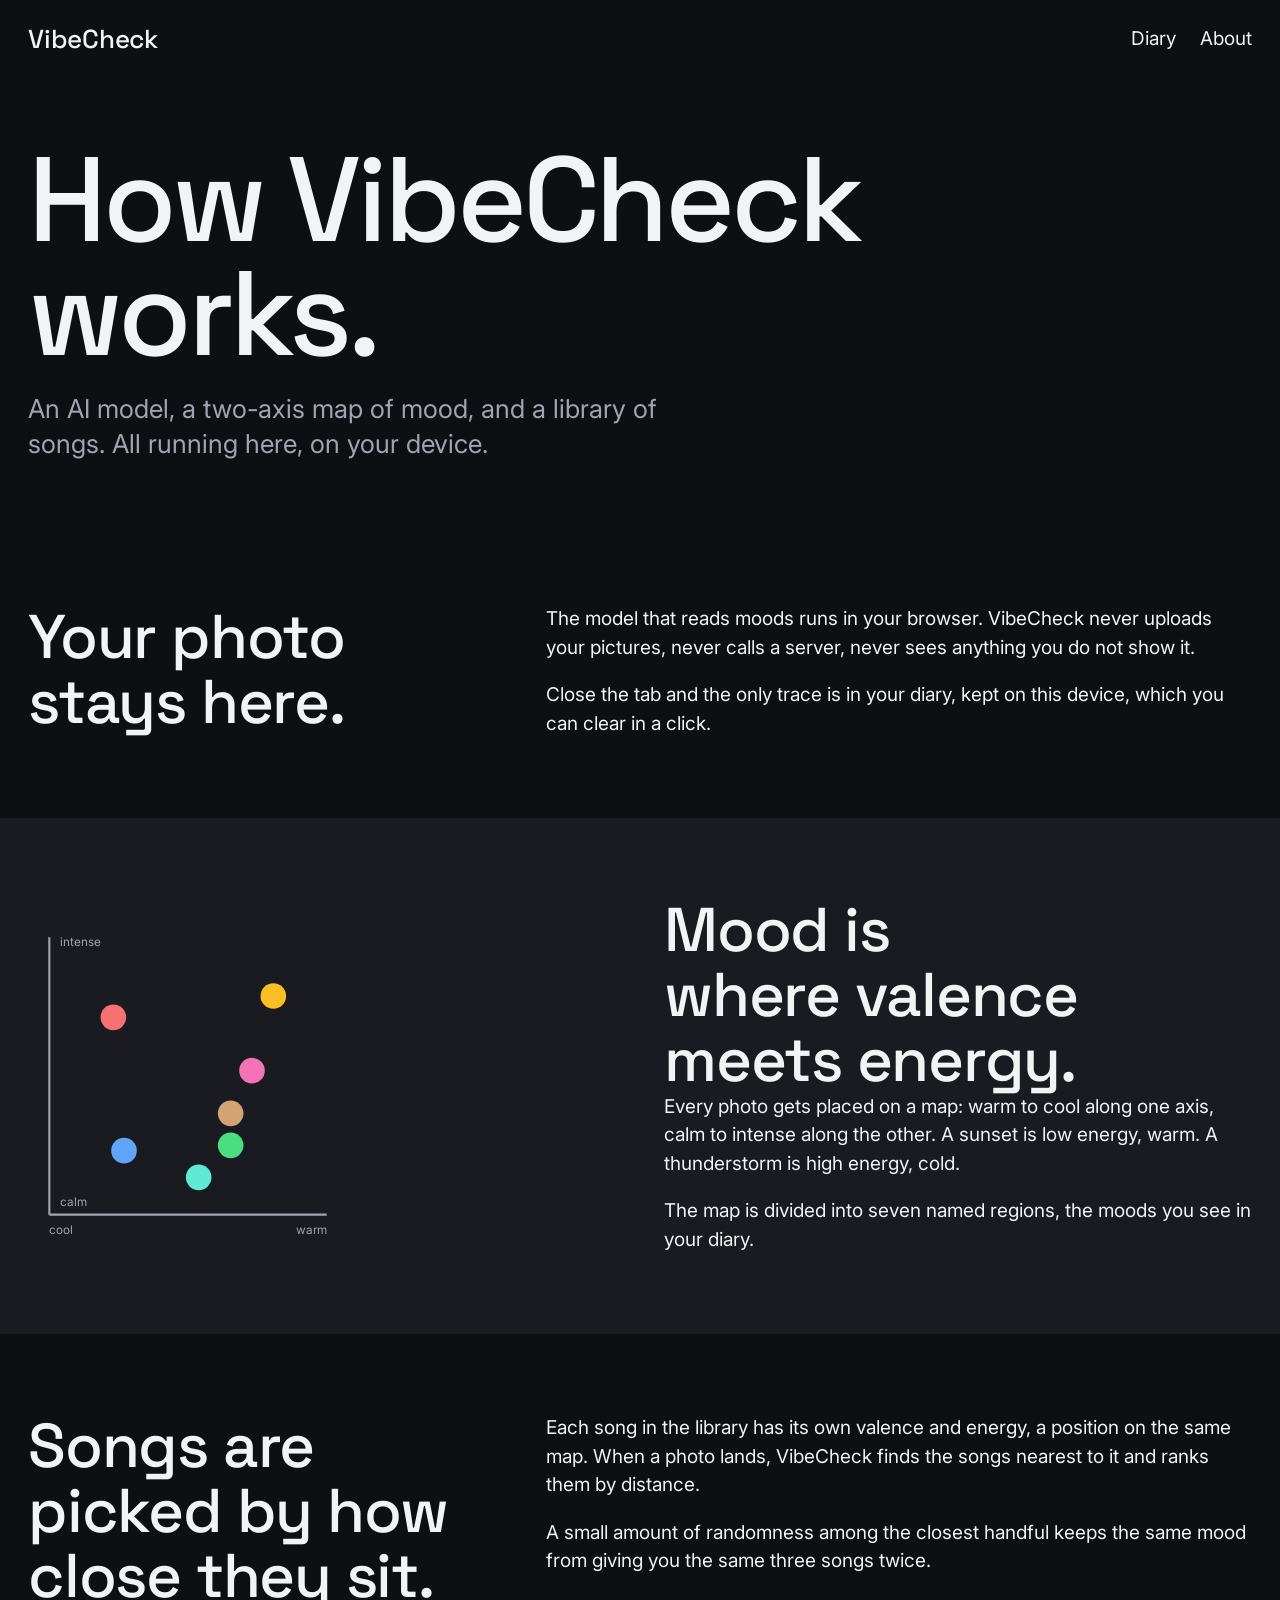
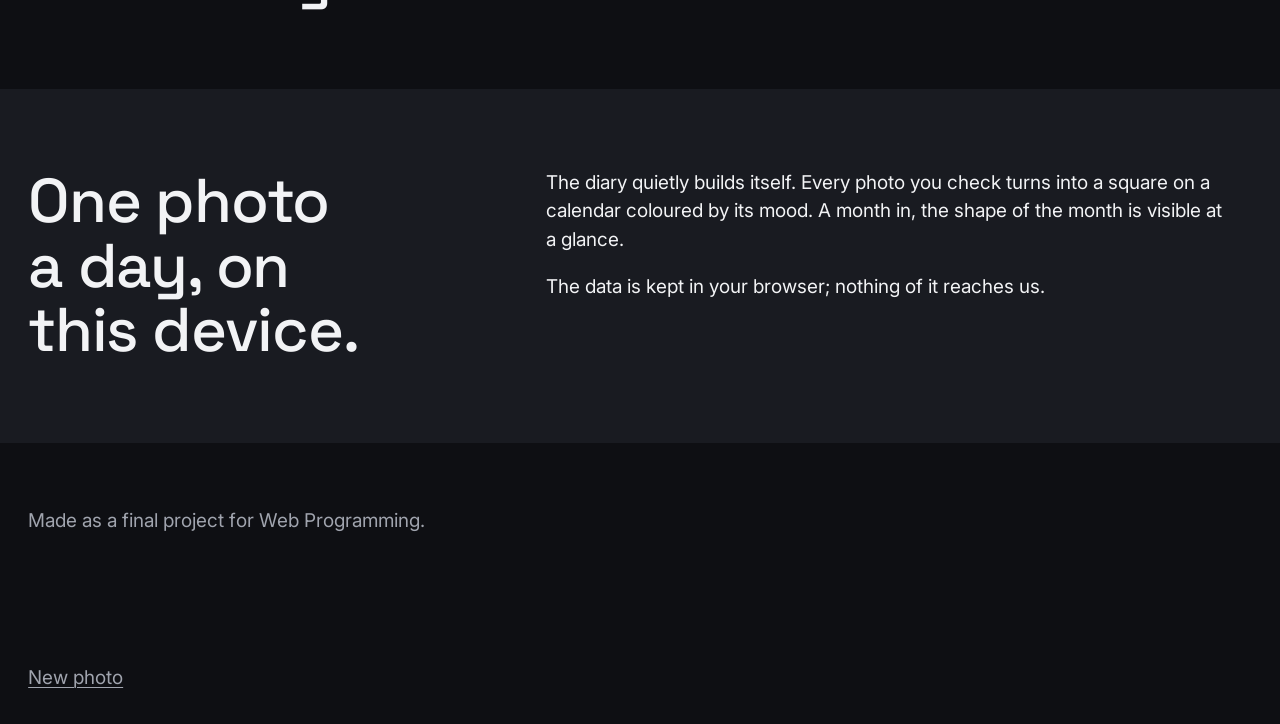
==== about.html @ 570f26d8 "Scaffold pages and base styles" ====
<!DOCTYPE html>
<html lang="en">
<head>
    <meta charset="UTF-8">
    <meta name="viewport" content="width=device-width, initial-scale=1.0">
    <title>About - VibeCheck</title>
    <link rel="preconnect" href="https://fonts.googleapis.com">
    <link rel="preconnect" href="https://fonts.gstatic.com" crossorigin>
    <link href="https://fonts.googleapis.com/css2?family=Inter:wght@400;500&family=Space+Grotesk:wght@500&display=swap" rel="stylesheet">
    <link rel="stylesheet" href="css/style.css">
    <link rel="stylesheet" href="css/interactions.css">
</head>
<body class="page-about">
    <header class="site-nav wrap">
        <a href="./" class="wordmark">VibeCheck</a>
        <nav>
            <a href="diary.html">Diary</a>
            <a href="about.html" aria-current="page">About</a>
        </nav>
    </header>

    <main>
        <section class="about-intro wrap">
            <h1>How VibeCheck works.</h1>
            <p class="lead">An AI model, a two-axis map of mood, and a library of songs. All running here, on your device.</p>
        </section>

        <section class="about-section">
            <div class="about-inner wrap about-grid">
                <h2>Your photo stays here.</h2>
                <div class="about-body">
                    <p>The model that reads moods runs in your browser. VibeCheck never uploads your pictures, never calls a server, never sees anything you do not show it.</p>
                    <p>Close the tab and the only trace is in your diary, kept on this device, which you can clear in a click.</p>
                </div>
            </div>
        </section>

        <section class="about-section about-section--surface">
            <div class="about-inner wrap about-grid about-grid--split">
                <div class="about-figure">
                    <svg viewBox="0 0 300 300" class="mood-map" role="img" aria-label="Mood map: valence runs horizontally, energy runs vertically">
                        <line x1="20" y1="280" x2="280" y2="280" stroke="currentColor" stroke-width="2"/>
                        <line x1="20" y1="280" x2="20" y2="20" stroke="currentColor" stroke-width="2"/>

                        <text x="20"  y="298" font-size="11" fill="currentColor">cool</text>
                        <text x="280" y="298" font-size="11" text-anchor="end" fill="currentColor">warm</text>
                        <text x="30"  y="28"  font-size="11" fill="currentColor">intense</text>
                        <text x="30"  y="272" font-size="11" fill="currentColor">calm</text>

                        <circle cx="80"  cy="95"  r="12" fill="var(--mood-tense)"/>
                        <circle cx="230" cy="75"  r="12" fill="var(--mood-joyful)"/>
                        <circle cx="210" cy="145" r="12" fill="var(--mood-romantic)"/>
                        <circle cx="190" cy="185" r="12" fill="var(--mood-nostalgic)"/>
                        <circle cx="190" cy="215" r="12" fill="var(--mood-calm)"/>
                        <circle cx="90"  cy="220" r="12" fill="var(--mood-melancholy)"/>
                        <circle cx="160" cy="245" r="12" fill="var(--mood-serene)"/>
                    </svg>
                </div>
                <div class="about-body">
                    <h2>Mood is where valence meets energy.</h2>
                    <p>Every photo gets placed on a map: warm to cool along one axis, calm to intense along the other. A sunset is low energy, warm. A thunderstorm is high energy, cold.</p>
                    <p>The map is divided into seven named regions, the moods you see in your diary.</p>
                </div>
            </div>
        </section>

        <section class="about-section">
            <div class="about-inner wrap about-grid">
                <h2>Songs are picked by how close they sit.</h2>
                <div class="about-body">
                    <p>Each song in the library has its own valence and energy, a position on the same map. When a photo lands, VibeCheck finds the songs nearest to it and ranks them by distance.</p>
                    <p>A small amount of randomness among the closest handful keeps the same mood from giving you the same three songs twice.</p>
                </div>
            </div>
        </section>

        <section class="about-section about-section--surface">
            <div class="about-inner wrap about-grid">
                <h2>One photo a day, on this device.</h2>
                <div class="about-body">
                    <p>The diary quietly builds itself. Every photo you check turns into a square on a calendar coloured by its mood. A month in, the shape of the month is visible at a glance.</p>
                    <p>The data is kept in your browser; nothing of it reaches us.</p>
                </div>
            </div>
        </section>

        <section class="about-close wrap">
            <p>Made as a final project for Web Programming.</p>
        </section>
    </main>

    <footer class="site-end wrap">
        <p><a href="./">New photo</a></p>
    </footer>
</body>
</html>
---- css/style.css ----
:root {
    color-scheme: dark;

    --bg: #0E0F13;
    --surface: #191B21;
    --ink: #F2F3F5;
    --muted: #A0A4AE;
    --accent: #30c868;
    --accent-ink: #0E0F13;

    --font-display: "Space Grotesk", "Helvetica Neue", Arial, sans-serif;
    --font-text: "Inter", "Helvetica Neue", Arial, sans-serif;

    --step-small:   clamp(0.8125rem, 0.79rem + 0.1vw, 0.875rem);
    --step-body:    clamp(1.0625rem, 1rem + 0.25vw, 1.1875rem);
    --step-lead:    clamp(1.25rem, 1.1rem + 0.7vw, 1.625rem);
    --step-head:    clamp(2rem, 1.3rem + 3.2vw, 4rem);
    --step-display: clamp(3rem, 1rem + 9vw, 7.5rem);

    --margin: clamp(1rem, 2.2vw, 2rem);
    --gutter: clamp(0.75rem, 1.4vw, 1.5rem);
}

*,
*::before,
*::after {
    box-sizing: border-box;
}

html,
body {
    margin: 0;
    padding: 0;
}

body {
    background: var(--bg);
    color: var(--ink);
    font-family: var(--font-text);
    font-size: var(--step-body);
    line-height: 1.5;
    font-kerning: normal;
    text-rendering: optimizeLegibility;
    -webkit-font-smoothing: antialiased;
}

h1,
h2,
h3 {
    font-family: var(--font-display);
    font-weight: 500;
    margin: 0;
    text-wrap: balance;
    hyphens: none;
}

h1 {
    font-size: var(--step-display);
    line-height: 0.95;
    letter-spacing: -0.035em;
    max-width: 14ch;
}

h2 {
    font-size: var(--step-head);
    line-height: 1.05;
    letter-spacing: -0.02em;
}

h3 {
    font-size: var(--step-lead);
    line-height: 1.2;
    letter-spacing: -0.01em;
}

p {
    margin: 0;
    max-width: 62ch;
    text-wrap: pretty;
}

p + p {
    margin-top: 0.9em;
}

.lead {
    font-size: var(--step-lead);
    line-height: 1.35;
    max-width: 40ch;
    color: var(--muted);
}

small,
.caption {
    font-size: var(--step-small);
    line-height: 1.45;
    color: var(--muted);
}

a {
    color: inherit;
    text-decoration-thickness: 0.07em;
    text-underline-offset: 0.18em;
}

button {
    font: inherit;
    cursor: pointer;
}

.wrap {
    padding-inline: var(--margin);
}

::selection {
    background: var(--accent);
    color: var(--accent-ink);
}

:focus-visible {
    outline: 2px solid var(--accent);
    outline-offset: 2px;
}

/* ---- index.html ---- */

.page-index {
    min-height: 100dvh;
    display: flex;
    flex-direction: column;
}

.site-nav {
    display: flex;
    justify-content: space-between;
    align-items: center;
    padding-block: 1.25rem;
}

.wordmark {
    font-family: var(--font-display);
    font-weight: 500;
    font-size: var(--step-lead);
    letter-spacing: -0.01em;
    text-decoration: none;
}

.site-nav nav {
    display: flex;
    gap: 1.5rem;
}

.site-nav nav a {
    text-decoration: none;
}

.hero {
    flex: 1;
    display: flex;
    flex-direction: column;
    justify-content: center;
    gap: 1.25rem;
    padding-block: 3rem;
}

.upload {
    margin: 0;
    margin-top: 1.5rem;
    display: flex;
    flex-direction: column;
    align-items: flex-start;
    gap: 0.75rem;
}

.upload input[type="file"] {
    position: absolute;
    width: 1px;
    height: 1px;
    opacity: 0;
    pointer-events: none;
}

.upload-button {
    background: var(--accent);
    color: var(--accent-ink);
    font-family: var(--font-text);
    font-weight: 500;
    font-size: var(--step-body);
    padding: 0.9rem 1.5rem;
    border: 0;
    cursor: pointer;
}

.upload input[type="file"]:focus-visible + .upload-hint,
.upload-button:focus-visible {
    outline: 2px solid var(--accent);
    outline-offset: 3px;
}

.upload-hint {
    margin: 0;
    color: var(--muted);
}

.site-end {
    padding-block: 2rem;
    color: var(--muted);
}

/* ---- result.html ---- */

.page-result main {
    padding-block: 2rem 4rem;
    display: flex;
    flex-direction: column;
    gap: 4.5rem;
}

.result-top {
    display: grid;
    grid-template-columns: 1fr;
    gap: 2rem;
    align-items: end;
}

@media (min-width: 720px) {
    .result-top {
        grid-template-columns: 2fr 1fr;
    }
}

.result-mood .caption {
    margin-top: 1rem;
}

.photo-thumb {
    aspect-ratio: 4 / 5;
    background: var(--surface);
    width: 100%;
    max-width: 280px;
    justify-self: end;
}

.result-songs h2 {
    margin-bottom: 1.75rem;
    max-width: 18ch;
}

.song-list {
    list-style: none;
    padding: 0;
    margin: 0;
    display: flex;
    flex-direction: column;
    gap: 1rem;
}

.song-card {
    background: var(--surface);
    padding: 0.9rem 1.1rem;
    display: grid;
    grid-template-columns: auto 1fr auto;
    gap: 1rem;
    align-items: center;
}

.song-cover {
    width: 56px;
    height: 56px;
    background: var(--surface);
    flex-shrink: 0;
}

/* Placeholder cover tints, rotated across the three cards. Replaced by real
   album art in Week 2 once songs.json carries cover URLs. */
.song-cover--a { background: var(--mood-calm); }
.song-cover--b { background: var(--mood-melancholy); }
.song-cover--c { background: var(--mood-serene); }

.song-info {
    min-width: 0;
}

.song-title {
    font-size: var(--step-body);
    font-family: var(--font-display);
    font-weight: 500;
    letter-spacing: -0.01em;
    margin: 0;
}

.song-artist {
    color: var(--muted);
    font-size: var(--step-small);
    margin: 0;
    margin-top: 0.15rem;
}

.song-links {
    display: flex;
    flex-direction: row;
    align-items: center;
    gap: 0.75rem;
}

.song-link {
    display: inline-flex;
    text-decoration: none;
    line-height: 0;
}

.song-link .icon {
    width: 22px;
    height: 22px;
    display: block;
    transition: transform 0.15s;
}

.song-link:hover .icon {
    transform: scale(1.1);
}

.shuffle-row {
    margin-top: 1.5rem;
    color: var(--muted);
}

.result-share {
    display: flex;
    align-items: center;
    gap: 1.25rem;
    flex-wrap: wrap;
}

.share-prompt {
    font-family: var(--font-display);
    font-size: var(--step-head);
    letter-spacing: -0.02em;
    margin: 0;
}

.share-button {
    background: var(--accent);
    color: var(--accent-ink);
    font-family: var(--font-text);
    font-weight: 500;
    font-size: var(--step-body);
    padding: 0.9rem 1.5rem;
    border: 0;
}

/* ---- mood color placeholders ---- */
/* These stand in for the real 7-mood palette that gets defined in Week 2
   once the mood model exists. Diary.html and result.html use these names;
   swap the values later, no HTML changes needed. */
:root {
    --mood-calm:       #4ADE80;
    --mood-joyful:     #FBBF24;
    --mood-tense:      #F87171;
    --mood-melancholy: #60A5FA;
    --mood-serene:     #5EEAD4;
    --mood-romantic:   #F472B6;
    --mood-nostalgic:  #D4A373;
}

/* ---- diary.html ---- */

.page-diary main {
    padding-block: 2rem 4rem;
    display: flex;
    flex-direction: column;
    gap: 3.5rem;
}

.diary-head .lead {
    margin-top: 1rem;
}

.calendar-labels {
    display: grid;
    grid-template-columns: repeat(7, 1fr);
    gap: 0.5rem;
    margin-bottom: 0.75rem;
}

.calendar-labels span {
    text-align: center;
    font-size: var(--step-small);
    color: var(--muted);
}

.calendar-grid {
    list-style: none;
    padding: 0;
    margin: 0;
    display: grid;
    grid-template-columns: repeat(7, 1fr);
    gap: 0.5rem;
}

.day {
    aspect-ratio: 1;
    background: var(--surface);
    padding: 0.5rem;
    display: flex;
    align-items: flex-end;
    position: relative;
}

.day-num {
    font-family: var(--font-display);
    font-size: var(--step-small);
    color: var(--ink);
    font-feature-settings: "tnum" 1;
}

.day--empty {
    background: var(--surface);
}

.day--empty .day-num {
    color: var(--muted);
}

.day--mood-calm       { background: var(--mood-calm); }
.day--mood-joyful     { background: var(--mood-joyful); }
.day--mood-tense      { background: var(--mood-tense); }
.day--mood-melancholy { background: var(--mood-melancholy); }
.day--mood-serene     { background: var(--mood-serene); }
.day--mood-romantic   { background: var(--mood-romantic); }
.day--mood-nostalgic  { background: var(--mood-nostalgic); }

.day[class*="day--mood-"] .day-num {
    color: var(--bg);
}

.day--today::after {
    content: "";
    position: absolute;
    inset: 0;
    outline: 2px solid var(--ink);
    outline-offset: -4px;
}

.diary-summary h2 {
    margin-bottom: 1.25rem;
    max-width: 18ch;
}

.mood-bar {
    display: flex;
    height: 10px;
    gap: 2px;
    margin-bottom: 1.25rem;
}

.mood-bar__seg {
    display: block;
}

.mood-legend {
    list-style: none;
    padding: 0;
    margin: 0;
    display: grid;
    grid-template-columns: repeat(auto-fit, minmax(14rem, 1fr));
    gap: 0.6rem 2rem;
    color: var(--muted);
}

.mood-legend li {
    display: flex;
    align-items: center;
    gap: 0.6rem;
}

.mood-legend .dot {
    width: 0.75rem;
    height: 0.75rem;
    flex-shrink: 0;
}

.mood-legend .count {
    margin-left: auto;
    color: var(--ink);
    font-feature-settings: "tnum" 1;
}

.bar-calm       { background: var(--mood-calm); }
.bar-joyful     { background: var(--mood-joyful); }
.bar-tense      { background: var(--mood-tense); }
.bar-melancholy { background: var(--mood-melancholy); }
.bar-serene     { background: var(--mood-serene); }
.bar-romantic   { background: var(--mood-romantic); }
.bar-nostalgic  { background: var(--mood-nostalgic); }

/* ---- about.html ---- */

.page-about main {
    padding-block: 2rem 0;
}

.about-intro {
    padding-block: 2rem 4rem;
}

.about-intro .lead {
    margin-top: 1.25rem;
}

.about-section {
    padding-block: 5rem;
}

.about-section--surface {
    background: var(--surface);
}

.about-grid {
    display: grid;
    grid-template-columns: 1fr;
    gap: 2rem;
    align-items: start;
}

@media (min-width: 720px) {
    .about-grid {
        grid-template-columns: 2fr 3fr;
        gap: 3rem;
    }
}

.about-grid--split {
    align-items: center;
}

@media (min-width: 720px) {
    .about-grid--split {
        grid-template-columns: 1fr 1fr;
    }
}

.about-body p + p {
    margin-top: 1em;
}

.mood-map {
    width: 100%;
    max-width: 320px;
    color: var(--muted);
    display: block;
}

.about-close {
    padding-block: 4rem 6rem;
    color: var(--muted);
}
---- css/interactions.css ----
/*
 * interactions.css
 *
 * Reserved for the Week 3 interaction pass. Loaded by every page already so
 * when the JS lands, the CSS mount points are live without touching HTML.
 *
 * Planned contents:
 * - Cross-page view transitions
 * - Share-sheet bottom-sheet styling and open/close animation
 * - Stagger-reveal rules for [data-stagger="reveal"] song list
 * - Diary cell tap-to-open modal
 * - Loading skeleton shimmer
 * - Toast notification styling
 * - Button press feedback
 */
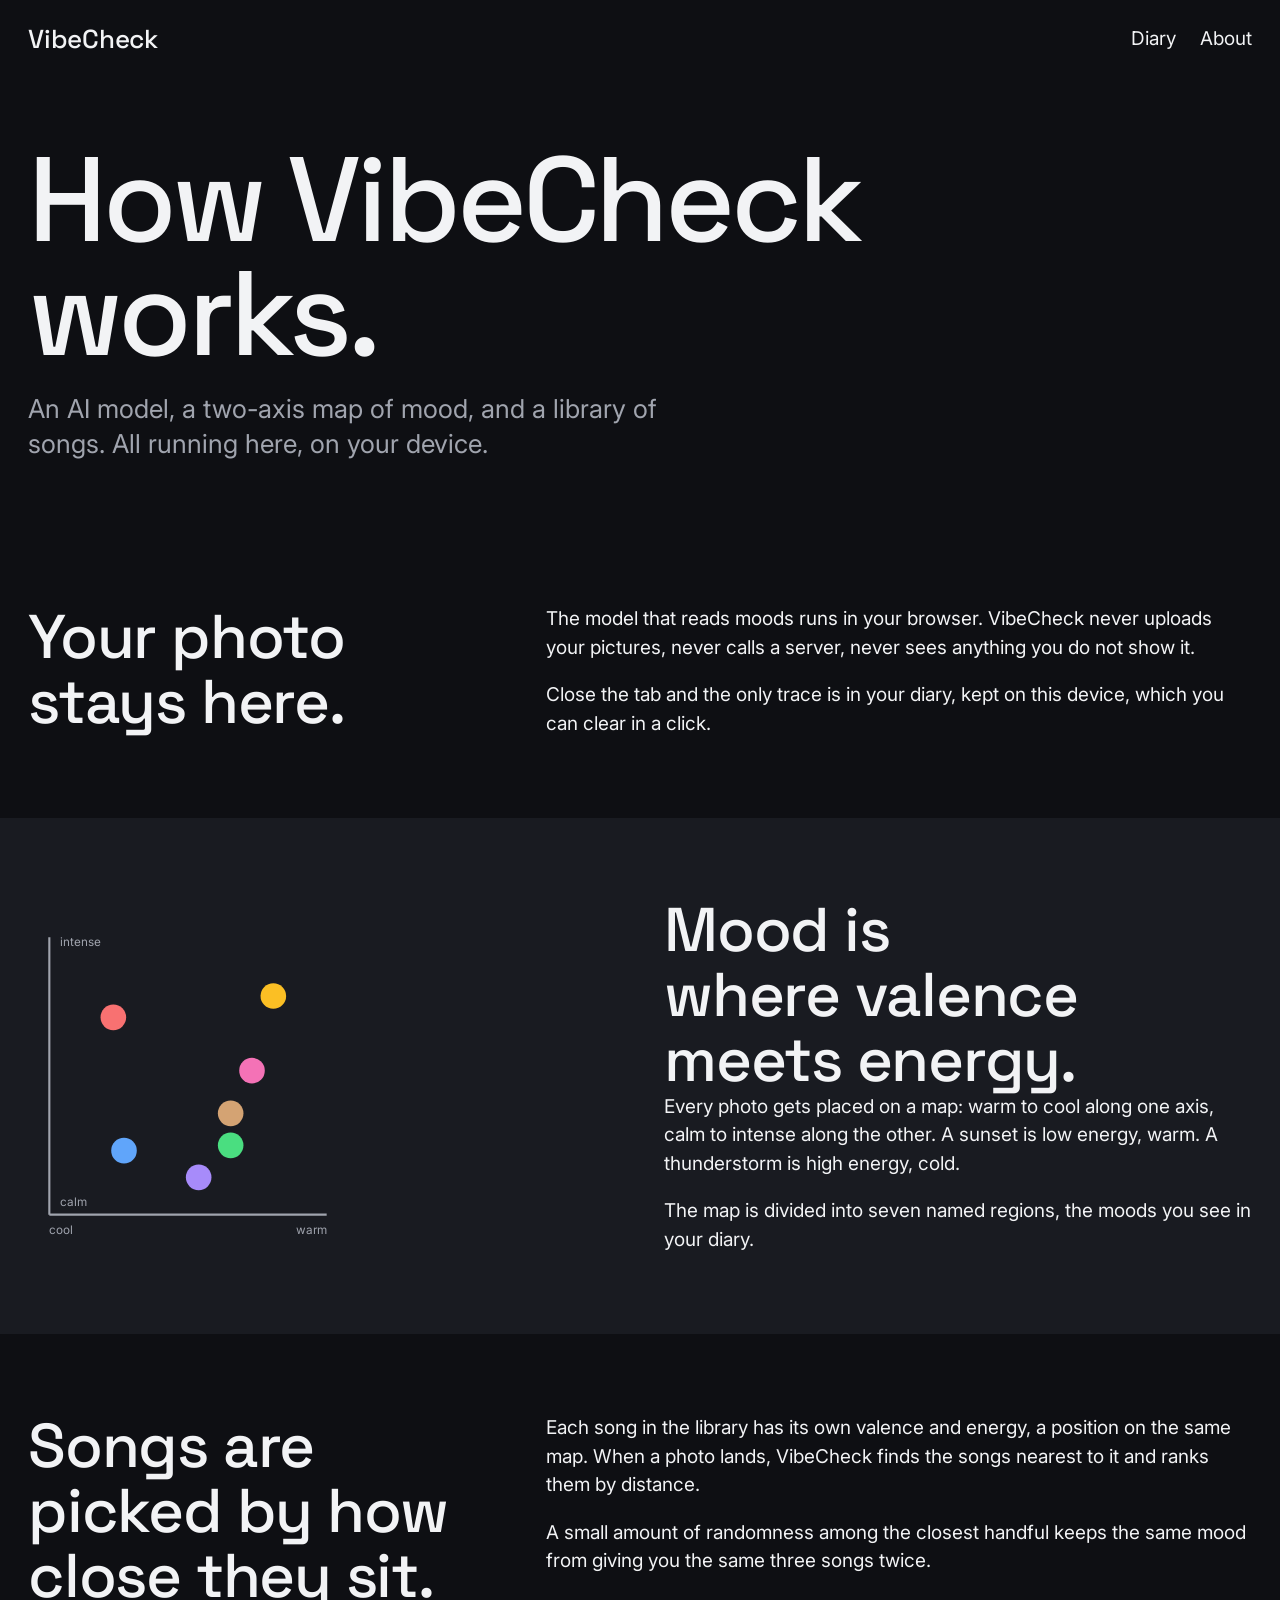
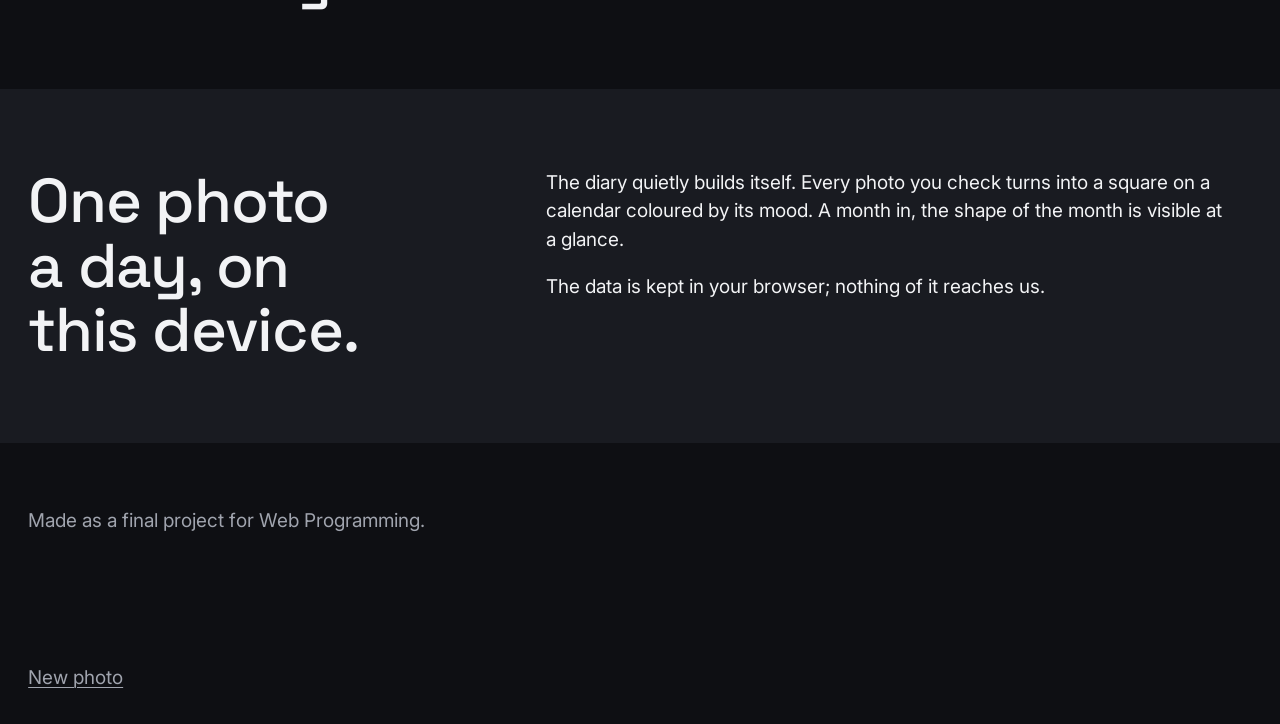
==== commit 36fe9f85: "Add photo mood analysis and song matching" ====
--- a/about.html
+++ b/about.html
@@ -53,7 +53,7 @@
                         <circle cx="190" cy="185" r="12" fill="var(--mood-nostalgic)"/>
                         <circle cx="190" cy="215" r="12" fill="var(--mood-calm)"/>
                         <circle cx="90"  cy="220" r="12" fill="var(--mood-melancholy)"/>
-                        <circle cx="160" cy="245" r="12" fill="var(--mood-serene)"/>
+                        <circle cx="160" cy="245" r="12" fill="var(--mood-dark)"/>
                     </svg>
                 </div>
                 <div class="about-body">
--- a/css/style.css
+++ b/css/style.css
@@ -202,6 +202,200 @@
     color: var(--muted);
 }
 
+/* The hidden property works through a UA rule that any author display
+   rule outranks, so .upload and .analyze-status stayed visible when JS set
+   element.hidden = true. This makes hidden mean hidden everywhere. */
+[hidden] {
+    display: none !important;
+}
+
+.upload-error {
+    margin: 0;
+    margin-top: 0.75rem;
+    color: var(--mood-tense);
+    font-size: var(--step-small);
+}
+
+.preview {
+    display: flex;
+    flex-direction: column;
+    align-items: flex-start;
+    gap: 0.9rem;
+    margin-top: 1.5rem;
+}
+
+.preview-image {
+    max-width: 100%;
+    max-height: 60vh;
+    width: auto;
+    display: block;
+}
+
+.preview-meta {
+    margin: 0;
+}
+
+.preview-change {
+    background: transparent;
+    color: var(--muted);
+    border: 0;
+    padding: 0;
+    font: inherit;
+    text-decoration: underline;
+    text-underline-offset: 0.2em;
+    cursor: pointer;
+}
+
+.analyze-status {
+    display: flex;
+    flex-direction: column;
+    gap: 0.5rem;
+    width: 100%;
+    max-width: 24rem;
+    margin-top: 0.5rem;
+}
+
+.analyze-status__label {
+    margin: 0;
+    color: var(--muted);
+    font-variant-numeric: tabular-nums;
+}
+
+.analyze-status__track {
+    background: var(--surface);
+    height: 6px;
+    overflow: hidden;
+}
+
+.analyze-status__bar {
+    background: var(--accent);
+    height: 100%;
+    width: 0%;
+    transition: width 0.2s;
+}
+
+.top-loader {
+    position: fixed;
+    top: 0;
+    left: 0;
+    right: 0;
+    z-index: 50;
+    pointer-events: none;
+    transition: opacity 0.4s;
+}
+
+.top-loader__bar {
+    height: 2px;
+    background: var(--accent);
+    width: 0%;
+    transition: width 0.3s;
+}
+
+.top-loader__label {
+    margin: 0.4rem var(--margin) 0;
+    color: var(--muted);
+    font-variant-numeric: tabular-nums;
+}
+
+.top-loader.is-hidden {
+    opacity: 0;
+}
+
+.top-loader.is-failed .top-loader__bar {
+    background: var(--mood-tense);
+    width: 100%;
+}
+
+.mood-results {
+    margin-top: 1.5rem;
+    display: flex;
+    flex-direction: column;
+    gap: 1rem;
+    width: 100%;
+    max-width: 28rem;
+}
+
+.mood-top {
+    margin: 0;
+    font-size: var(--step-head);
+    line-height: 1.05;
+    letter-spacing: -0.02em;
+}
+
+.mood-note {
+    margin: 0;
+    margin-bottom: 1rem;
+    color: var(--muted);
+    font-size: var(--step-small);
+    max-width: 34rem;
+}
+
+/* A weak read still shows the ranking, but dimmed, so it reads as evidence
+   rather than as an answer. */
+.mood-results--unsure .mood-ranked {
+    opacity: 0.55;
+}
+
+.mood-ranked {
+    list-style: none;
+    padding: 0;
+    margin: 0;
+    display: flex;
+    flex-direction: column;
+    gap: 0.5rem;
+}
+
+.mood-ranked li {
+    display: grid;
+    grid-template-columns: 1rem 1fr auto;
+    gap: 0.75rem;
+    align-items: center;
+}
+
+.mood-swatch {
+    display: block;
+    width: 1rem;
+    height: 1rem;
+}
+
+.mood-swatch--calm       { background: var(--mood-calm); }
+.mood-swatch--joyful     { background: var(--mood-joyful); }
+.mood-swatch--tense      { background: var(--mood-tense); }
+.mood-swatch--melancholy { background: var(--mood-melancholy); }
+.mood-swatch--dark     { background: var(--mood-dark); }
+.mood-swatch--romantic   { background: var(--mood-romantic); }
+.mood-swatch--nostalgic  { background: var(--mood-nostalgic); }
+
+.mood-name {
+    font-family: var(--font-display);
+    font-size: var(--step-body);
+}
+
+.mood-score {
+    margin: 0;
+    font-variant-numeric: tabular-nums;
+}
+
+body.is-dropping {
+    outline: 2px solid var(--accent);
+    outline-offset: -8px;
+}
+
+body.is-dropping::before {
+    content: "Drop to analyze";
+    position: fixed;
+    inset: 0;
+    display: grid;
+    place-items: center;
+    background: color-mix(in oklab, var(--bg) 70%, transparent);
+    color: var(--ink);
+    font-family: var(--font-display);
+    font-size: var(--step-head);
+    letter-spacing: -0.02em;
+    z-index: 100;
+    pointer-events: none;
+}
+
 .site-end {
     padding-block: 2rem;
     color: var(--muted);
@@ -271,11 +465,80 @@
     flex-shrink: 0;
 }
 
-/* Placeholder cover tints, rotated across the three cards. Replaced by real
-   album art in Week 2 once songs.json carries cover URLs. */
+/* Fallback cover tints for the static cards on result.html. The upload page
+   uses real album art and falls back to the mood colour, see .song-cover--*
+   below. */
 .song-cover--a { background: var(--mood-calm); }
 .song-cover--b { background: var(--mood-melancholy); }
-.song-cover--c { background: var(--mood-serene); }
+.song-cover--c { background: var(--mood-dark); }
+
+/* Mood-coloured covers for the songs picked on the upload page. The colour
+   shows through whenever a cover image is missing or fails to load. */
+.song-cover--joyful     { background: var(--mood-joyful); }
+.song-cover--melancholy { background: var(--mood-melancholy); }
+.song-cover--tense      { background: var(--mood-tense); }
+.song-cover--romantic   { background: var(--mood-romantic); }
+.song-cover--calm       { background: var(--mood-calm); }
+.song-cover--nostalgic  { background: var(--mood-nostalgic); }
+.song-cover--dark       { background: var(--mood-dark); }
+
+.song-cover__art {
+    width: 100%;
+    height: 100%;
+    object-fit: cover;
+    display: block;
+}
+
+.songs-heading {
+    font-family: var(--font-display);
+    font-size: var(--step-body);
+    font-weight: 500;
+    letter-spacing: -0.01em;
+    margin: 0;
+    margin-bottom: 0.9rem;
+    color: var(--muted);
+}
+
+.song-why {
+    margin: 0;
+    margin-top: 0.3rem;
+    color: var(--muted);
+}
+
+.song-link--text {
+    color: var(--muted);
+    font-size: var(--step-small);
+    text-decoration: underline;
+    text-underline-offset: 0.2em;
+    white-space: nowrap;
+}
+.song-link--text:hover {
+    color: var(--ink);
+}
+
+.songs-more {
+    margin-top: 1rem;
+    background: transparent;
+    color: var(--muted);
+    border: 1px solid var(--surface);
+    padding: 0.6rem 1.1rem;
+    font: inherit;
+    font-size: var(--step-small);
+    cursor: pointer;
+    transition: color 0.15s, border-color 0.15s;
+}
+.songs-more:hover {
+    color: var(--ink);
+    border-color: var(--muted);
+}
+
+/* The upload page appends this under the mood list, where result.html has it
+   as a standalone section. */
+.preview .result-songs {
+    margin-top: 1.75rem;
+    width: 100%;
+    max-width: 34rem;
+}
 
 .song-info {
     min-width: 0;
@@ -349,16 +612,16 @@
     border: 0;
 }
 
-/* ---- mood color placeholders ---- */
-/* These stand in for the real 7-mood palette that gets defined in Week 2
-   once the mood model exists. Diary.html and result.html use these names;
-   swap the values later, no HTML changes needed. */
+/* ---- mood colours ---- */
+/* One colour per mood, matching the seven moods the analyser returns.
+   Referenced by name across the pages, so a value can change here without
+   touching any HTML. */
 :root {
     --mood-calm:       #4ADE80;
     --mood-joyful:     #FBBF24;
     --mood-tense:      #F87171;
     --mood-melancholy: #60A5FA;
-    --mood-serene:     #5EEAD4;
+    --mood-dark:       #A78BFA;
     --mood-romantic:   #F472B6;
     --mood-nostalgic:  #D4A373;
 }
@@ -426,7 +689,7 @@
 .day--mood-joyful     { background: var(--mood-joyful); }
 .day--mood-tense      { background: var(--mood-tense); }
 .day--mood-melancholy { background: var(--mood-melancholy); }
-.day--mood-serene     { background: var(--mood-serene); }
+.day--mood-dark     { background: var(--mood-dark); }
 .day--mood-romantic   { background: var(--mood-romantic); }
 .day--mood-nostalgic  { background: var(--mood-nostalgic); }
 
@@ -490,7 +753,7 @@
 .bar-joyful     { background: var(--mood-joyful); }
 .bar-tense      { background: var(--mood-tense); }
 .bar-melancholy { background: var(--mood-melancholy); }
-.bar-serene     { background: var(--mood-serene); }
+.bar-dark     { background: var(--mood-dark); }
 .bar-romantic   { background: var(--mood-romantic); }
 .bar-nostalgic  { background: var(--mood-nostalgic); }
 
--- a/css/interactions.css
+++ b/css/interactions.css
@@ -1,7 +1,7 @@
 /*
  * interactions.css
  *
- * Reserved for the Week 3 interaction pass. Loaded by every page already so
+ * Reserved for the interaction pass. Loaded by every page already so that
  * when the JS lands, the CSS mount points are live without touching HTML.
  *
  * Planned contents:
